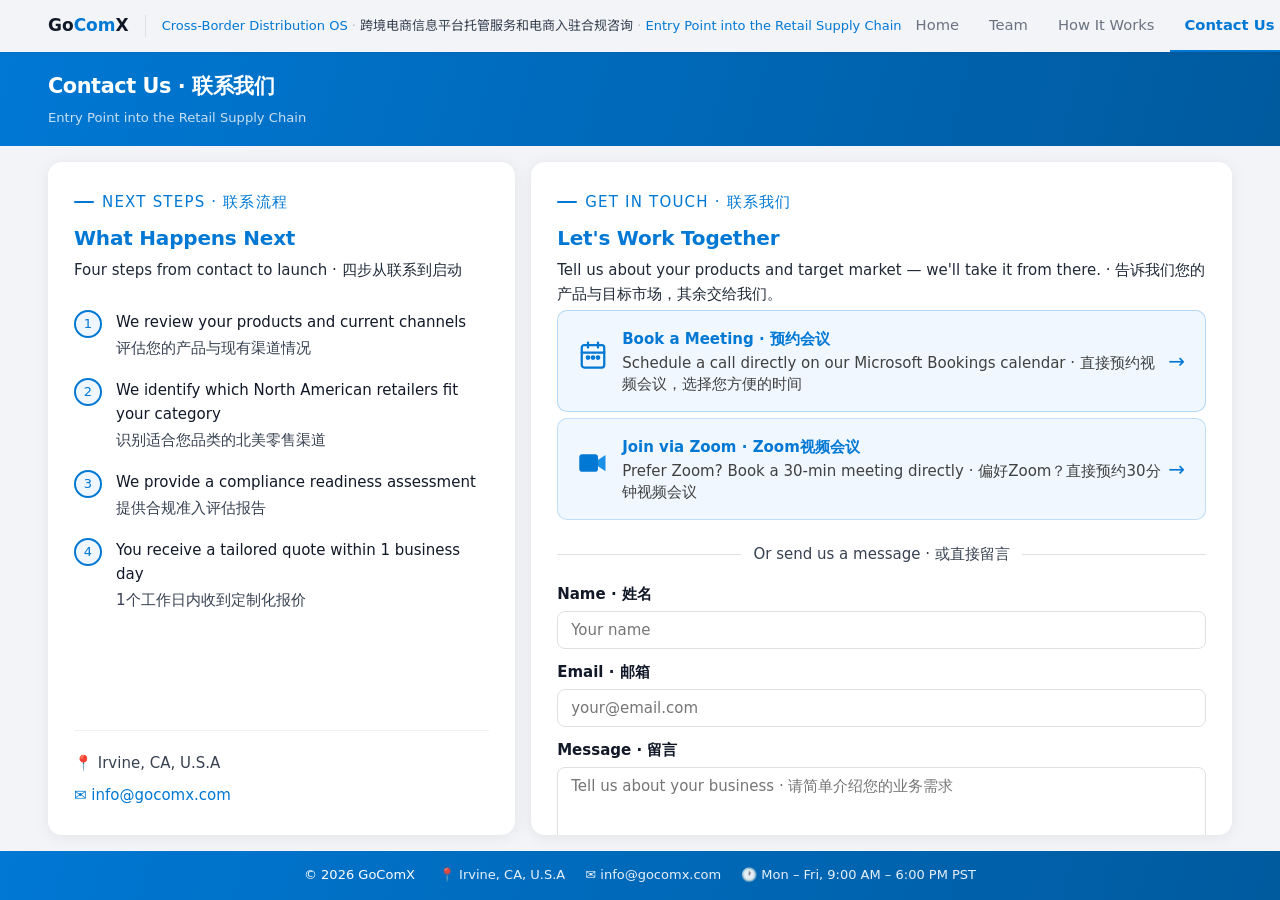
==== contact.html @ f4d039f9 "Add files via upload" ====
﻿<!DOCTYPE html>
<html lang="en">
<head>
<link rel="preconnect" href="https://fonts.googleapis.com">
<link href="https://fonts.googleapis.com/css2?family=Noto+Sans+SC:wght@400;500;700&display=swap" rel="stylesheet">
<meta charset="UTF-8">
<meta name="viewport" content="width=device-width, initial-scale=1.0">
<title>Contact — GoComX</title>
<link rel="icon" type="image/png" sizes="32x32" href="logo.png">
<link rel="apple-touch-icon" sizes="180x180" href="logo.png">
<style>
:root {
  --blue:#0078d4; --blue-dark:#005a9e; --blue-light:#eff6ff;
  --text:#111827; --text2:#1f2937; --muted:#374151; --muted2:#6b7280;
  --bg:#f2f4f7; --card:#fff; --border:#e5e7eb;
  --shadow:0 2px 16px rgba(0,0,0,.07); --shadow-hover:0 6px 28px rgba(0,0,0,.12);
  --radius:14px; --fs-lg:20px; --fs-md:15px; --fs-sm:15px; --fs-xs:13px;
  --font:'Segoe UI',system-ui,sans-serif;
  --font-zh:'Noto Sans SC','Segoe UI',system-ui,sans-serif;
}
*,*::before,*::after { margin:0; padding:0; box-sizing:border-box; }
body { background:var(--bg); color:var(--text); font-family:var(--font); font-size:var(--fs-md); line-height:1.6; height:100vh; display:flex; flex-direction:column; overflow:hidden; }
nav { flex-shrink:0; display:flex; align-items:center; justify-content:space-between; padding:0 48px; height:52px; background:var(--bg); box-shadow:0 1px 4px rgba(0,0,0,.08); z-index:100; }
.nav-brand { display:flex; align-items:center; gap:16px; text-decoration:none; }
.nav-logo-text { font-size:17px; font-weight:700; color:var(--text); }
.nav-logo-text span { color:var(--blue); }
.nav-logo-img { height:44px; width:auto; display:block; }
.nav-tagline { font-size:var(--fs-xs); font-weight:400; color:var(--muted2); border-left:1px solid #e0e0e0; padding-left:16px; white-space:nowrap; overflow:hidden; text-overflow:ellipsis; }
.nt-en { color:var(--blue); font-size:var(--fs-xs); }
.nt-zh { color:var(--muted); font-size:var(--fs-xs); font-family:var(--font-zh); }
.nt-sep { color:#bbb; font-size:var(--fs-xs); }
.nav-links { display:flex; gap:2px; list-style:none; align-items:center; flex-shrink:0; }
.nav-links a { font-size:0.92rem; color:var(--muted2); text-decoration:none; padding:0 14px; height:52px; display:inline-flex; align-items:center; border-bottom:2px solid transparent; transition:color .15s,border-color .15s; white-space:nowrap; }
.nav-links a:hover { color:var(--blue); border-bottom-color:var(--blue); }
.nav-links a.active { color:var(--blue); font-weight:600; border-bottom-color:var(--blue); }
footer { flex-shrink:0; background:linear-gradient(105deg,var(--blue),var(--blue-dark)); padding:14px 48px; display:flex; align-items:center; justify-content:center; gap:24px; flex-wrap:wrap; }
.footer-copy { font-size:var(--fs-xs); font-weight:400; color:#fff; }
.footer-info { display:flex; gap:20px; flex-wrap:wrap; align-items:center; justify-content:center; }
.footer-info span,.footer-info a { font-size:var(--fs-xs); font-weight:400; color:rgba(255,255,255,.9); text-decoration:none; }
.footer-info a:hover { color:#fff; }

/* PAGE LAYOUT — left 1/3 + right 2/3 */
.page-layout {
  flex: 1; overflow: hidden;
  display: grid; grid-template-columns: 2fr 3fr;
  gap: 16px; padding: 16px 48px;
}

/* SHARED PANEL */
.panel {
  background: var(--card); border-radius: var(--radius);
  box-shadow: var(--shadow);
  padding: 28px 26px;
  overflow-y: auto;
  display: flex; flex-direction: column;
  transition: box-shadow .2s;
}
.panel:hover { box-shadow: var(--shadow-hover); }

.page-label {
  font-family: 'Segoe UI',system-ui,sans-serif;
  font-size: var(--fs-sm); color: var(--blue);
  letter-spacing: .08em; text-transform: uppercase; margin-bottom: 8px;
  display: flex; align-items: center; gap: 8px;
}
.page-label::before { content: ''; width: 20px; height: 2px; background: var(--blue); border-radius: 2px; }
.page-title { font-size: var(--fs-lg); font-weight: 600; color: var(--blue); font-family: 'Segoe UI',system-ui,sans-serif; letter-spacing: -.01em; margin-bottom: 4px; }
.page-title span { color: var(--blue); font-weight: 600; }
.page-sub { font-size: var(--fs-md); color: var(--text2); margin-bottom: 4px; }
.page-sub-zh { font-size: var(--fs-sm); color: var(--muted); margin-bottom: 20px; }

.panel-heading { font-size: var(--fs-lg); font-weight: 600; color: var(--blue); font-family: 'Segoe UI',system-ui,sans-serif; margin-bottom: 4px; }
.panel-heading-zh { font-size: var(--fs-sm); color: var(--muted); margin-bottom: 16px; }
.offer-list { list-style: none; display: flex; flex-direction: column; gap: 10px; }
.offer-list li {
  display: flex; gap: 12px; align-items: flex-start;
  padding: 12px 14px; background: #f8f9fb; border-radius: 10px;
  border: 1px solid #eaeaea; transition: all .15s;
}
.offer-list li:hover { background: var(--blue-light); border-color: rgba(0,120,212,.2); }
.offer-arrow { color: var(--blue); font-size: var(--fs-md); flex-shrink: 0; font-weight: 700; margin-top: 1px; }
.offer-en { font-size: var(--fs-md); color: var(--text); font-weight: 600; line-height: 1.4; }
.offer-zh { font-size: var(--fs-sm); color: var(--muted); margin-top: 3px; }

/* Right panel (connect) keeps same style */
.form-title { font-size: var(--fs-lg); font-weight: 600; color: var(--blue); font-family: 'Segoe UI',system-ui,sans-serif; margin-bottom: 4px; }
.form-title-zh { font-size: var(--fs-sm); color: var(--muted); margin-bottom: 20px; }
.form-title { font-size: var(--fs-lg); font-weight: 600; color: var(--blue); font-family: 'Segoe UI',system-ui,sans-serif; margin-bottom: 4px; }
.form-title-zh { font-size: var(--fs-sm); color: var(--muted); margin-bottom: 24px; }
/* Email option card */
.contact-option {
  display: flex; align-items: center; justify-content: space-between;
  background: #f8f9fb; border: 1.5px solid #e0e0e0;
  border-radius: 10px; padding: 16px 20px; margin-bottom: 12px;
  text-decoration: none; transition: all .15s; user-select: none;
}
.contact-option:hover { background: #f0fdf4; border-color: #86efac; }
.contact-option.copied { background: #f0fdf4; border-color: #22c55e; }
.contact-option-left { display: flex; align-items: center; gap: 14px; }
.contact-icon { font-size: 26px; flex-shrink: 0; }
.contact-option-title { font-size: var(--fs-md); font-weight: 600; color: var(--blue); font-family: 'Segoe UI',system-ui,sans-serif; margin-bottom: 2px; }
.contact-option-sub { font-size: var(--fs-sm); color: #404040; line-height: 1.4; }
#copy-indicator {
  font-size: var(--fs-sm); font-weight: 700;
  color: var(--blue); background: var(--blue-light);
  border: 1px solid rgba(0,120,212,.2);
  border-radius: 6px; padding: 4px 10px;
  transition: all .2s; white-space: nowrap;
}

/* Info box */
.contact-info-box {
  background: #f8f9fb; border: 1px solid #e0e0e0;
  border-radius: 10px; padding: 20px 22px;
  display: flex; flex-direction: column; gap: 16px; margin-top: 4px;
}
.contact-info-row { display: flex; align-items: flex-start; gap: 14px; }
.contact-info-icon { font-size: 20px; flex-shrink: 0; margin-top: 2px; }
.contact-info-label { font-size: var(--fs-sm); color: var(--muted); margin-bottom: 2px; }
.contact-info-val { font-size: var(--fs-md); font-weight: 600; color: var(--text); }
/* Book a meeting banner */
.book-banner {
  display: flex; align-items: center; justify-content: space-between;
  background: #f0f7ff; border: 1.5px solid rgba(0,120,212,.25);
  border-radius: 10px; padding: 16px 20px; margin-bottom: 6px;
  text-decoration: none; transition: all .15s; cursor: pointer;
}
.book-banner:hover { background: #dbeeff; border-color: var(--blue); box-shadow: 0 2px 12px rgba(0,120,212,.12); }
.book-banner.zoom { background: #f0f7ff; border-color: rgba(0,120,212,.2); }
.book-banner.zoom:hover { background: #dbeeff; border-color: var(--blue); box-shadow: 0 2px 12px rgba(0,120,212,.12); }
.book-banner.zoom .book-title { color: var(--blue); }
.book-banner.zoom .book-arrow { color: var(--blue); }
.book-banner-left { display: flex; align-items: center; gap: 14px; }
.book-icon { font-size: 28px; flex-shrink: 0; }
.book-title { font-size: var(--fs-md); font-weight: 600; color: var(--blue); font-family: 'Segoe UI',system-ui,sans-serif; margin-bottom: 2px; }
.book-sub { font-size: var(--fs-sm); color: #404040; line-height: 1.4; }
.book-arrow { font-size: 20px; color: var(--blue); font-weight: 400; flex-shrink: 0; }
.form-divider {
  text-align: center; margin: 16px 0; position: relative;
}
.form-divider::before {
  content: ''; position: absolute; top: 50%; left: 0; right: 0;
  height: 1px; background: #e0e0e0;
}
.form-divider span {
  position: relative; background: #fff;
  padding: 0 12px; font-size: var(--fs-sm); color: var(--muted);
}

/* Contact Form */
.form-row { margin-bottom: 11px; }
.form-label { font-size: var(--fs-sm); font-weight: 600; color: var(--text); margin-bottom: 5px; display: block; }
.form-input, .form-textarea {
  width: 100%; padding: 9px 13px;
  border: 1.5px solid #e0e0e0; border-radius: 8px;
  font-size: var(--fs-sm); font-family: 'Segoe UI',system-ui,sans-serif;
  color: var(--text); background: #fff;
  outline: none; transition: border-color .15s;
}
.form-input:focus, .form-textarea:focus { border-color: var(--blue); box-shadow: 0 0 0 3px rgba(0,120,212,.08); }
.form-textarea { resize: none; min-height: 80px; }
.form-submit {
  width: auto; padding: 10px 32px; font-size: var(--fs-md); font-weight: 600;
  background: var(--blue); color: #fff; border: none; border-radius: 8px;
  cursor: pointer; font-family: 'Segoe UI',system-ui,sans-serif; transition: background .15s; margin-top: 2px;
}
.form-submit:hover { background: var(--blue-dark); }
.form-submit:disabled { background: #93afc8; cursor: not-allowed; }
.form-success {
  display: none; text-align: center; padding: 18px 12px;
  background: var(--blue-light); border: 1.5px solid rgba(0,120,212,.35); border-radius: 10px; margin-top: 10px;
}
.form-success-icon { font-size: 28px; margin-bottom: 6px; }
.form-success-title { font-size: var(--fs-md); font-weight: 700; color: var(--blue); }
.form-success-sub { font-size: var(--fs-sm); color: #404040; margin-top: 3px; }


@media (max-width: 1100px) {
  .page-layout { grid-template-columns: 1fr 1fr; }
}
@media (max-width: 700px) {
  body { overflow: auto; height: auto; }
  .page-layout { grid-template-columns: 1fr; overflow: visible; padding: 16px 20px; }
}
</style>
</head>
<body>

<nav>
  <a class="nav-brand" href="index.html">
    <span class="nav-logo-text">Go<span>Com</span>X</span>
    <span class="nav-tagline"><span class="nt-en">Cross-Border Distribution OS</span><span class="nt-sep"> · </span><span class="nt-zh">跨境电商信息平台托管服务和电商入驻合规咨询</span><span class="nt-sep"> · </span><span class="nt-en">Entry Point into the Retail Supply Chain</span></span>
  </a>
  <ul class="nav-links">
    <li><a href="index.html">Home</a></li>
    <li><a href="team.html">Team</a></li>
    <li><a href="deck.html">How It Works</a></li>
    <li><a href="contact.html" class="active">Contact Us</a></li>
    <li><a href="survey.html">Survey</a></li>
    <li><a href="investor.html">Investor Deck</a></li>
    <li><a href="quotefee.html">Quote</a></li>
  </ul>
</nav>

<div style="background:linear-gradient(105deg,#0078d4,#005a9e);padding:18px 48px;display:flex;align-items:center;justify-content:space-between;flex-shrink:0"><div><h1 style="font-size:1.3rem;font-weight:600;color:#fff;font-family:'Segoe UI',system-ui,sans-serif;letter-spacing:-0.02em">Contact Us · 联系我们</h1><p style="font-size:0.82rem;color:rgba(255,255,255,0.78);margin-top:4px">Entry Point into the Retail Supply Chain</p></div></div>
<div class="page-layout">

  <!-- PANEL LEFT: What happens next -->
  <div class="panel">
    <div class="page-label">Next Steps · 联系流程</div>
    <div class="page-title">What Happens <span>Next</span></div>
    <p class="page-sub" style="margin-bottom:28px;">Four steps from contact to launch · 四步从联系到启动</p>

    <div style="display:flex;flex-direction:column;gap:18px;flex:1;">
      <div style="display:flex;gap:14px;align-items:flex-start;">
        <div style="width:28px;height:28px;min-width:28px;border-radius:50%;background:var(--blue-light);border:2px solid var(--blue);display:flex;align-items:center;justify-content:center;font-size:13px;color:var(--blue);">1</div>
        <div>
          <div style="font-size:var(--fs-sm);color:var(--text);font-family:'Segoe UI',system-ui,sans-serif;margin-bottom:2px;">We review your products and current channels</div>
          <div style="font-size:var(--fs-sm);color:var(--muted);" class="zh">评估您的产品与现有渠道情况</div>
        </div>
      </div>
      <div style="display:flex;gap:14px;align-items:flex-start;">
        <div style="width:28px;height:28px;min-width:28px;border-radius:50%;background:var(--blue-light);border:2px solid var(--blue);display:flex;align-items:center;justify-content:center;font-size:13px;color:var(--blue);">2</div>
        <div>
          <div style="font-size:var(--fs-sm);color:var(--text);font-family:'Segoe UI',system-ui,sans-serif;margin-bottom:2px;">We identify which North American retailers fit your category</div>
          <div style="font-size:var(--fs-sm);color:var(--muted);" class="zh">识别适合您品类的北美零售渠道</div>
        </div>
      </div>
      <div style="display:flex;gap:14px;align-items:flex-start;">
        <div style="width:28px;height:28px;min-width:28px;border-radius:50%;background:var(--blue-light);border:2px solid var(--blue);display:flex;align-items:center;justify-content:center;font-size:13px;color:var(--blue);">3</div>
        <div>
          <div style="font-size:var(--fs-sm);color:var(--text);font-family:'Segoe UI',system-ui,sans-serif;margin-bottom:2px;">We provide a compliance readiness assessment</div>
          <div style="font-size:var(--fs-sm);color:var(--muted);" class="zh">提供合规准入评估报告</div>
        </div>
      </div>
      <div style="display:flex;gap:14px;align-items:flex-start;">
        <div style="width:28px;height:28px;min-width:28px;border-radius:50%;background:var(--blue-light);border:2px solid var(--blue);display:flex;align-items:center;justify-content:center;font-size:13px;color:var(--blue);">4</div>
        <div>
          <div style="font-size:var(--fs-sm);color:var(--text);font-family:'Segoe UI',system-ui,sans-serif;margin-bottom:2px;">You receive a tailored quote within 1 business day</div>
          <div style="font-size:var(--fs-sm);color:var(--muted);" class="zh">1个工作日内收到定制化报价</div>
        </div>
      </div>
    </div>

    <div style="margin-top:24px;padding-top:20px;border-top:1px solid #f0f0f0;">
      <div style="font-size:var(--fs-sm);color:var(--muted);margin-bottom:8px;">📍 Irvine, CA, U.S.A</div>
      <a href="mailto:info@gocomx.com" style="font-size:var(--fs-sm);color:var(--blue);text-decoration:none;">✉️ info@gocomx.com</a>
    </div>
  </div>

  <!-- PANEL RIGHT: Get in Touch -->
  <div class="panel">

    <div class="page-label">Get in Touch · 联系我们</div>
    <div class="page-title">Let's Work <span>Together</span></div>
    <p class="page-sub">Tell us about your products and target market — we'll take it from there. · 告诉我们您的产品与目标市场，其余交给我们。</p>


    <!-- Book a Meeting — primary CTA -->
    <a href="https://outlook.office365.com/owa/calendar/TeamBooking@gocomx.com/bookings/?ismsaljsauthenabled" target="_blank" class="book-banner">
      <div class="book-banner-left">
        <div class="book-icon">
          <svg width="30" height="30" viewBox="0 0 24 24" fill="none" stroke="#0078d4" stroke-width="1.8" stroke-linecap="round" stroke-linejoin="round">
            <rect x="3" y="4" width="18" height="18" rx="2" ry="2"/>
            <line x1="16" y1="2" x2="16" y2="6"/>
            <line x1="8" y1="2" x2="8" y2="6"/>
            <line x1="3" y1="10" x2="21" y2="10"/>
            <circle cx="8" cy="14" r="1" fill="#0078d4"/>
            <circle cx="12" cy="14" r="1" fill="#0078d4"/>
            <circle cx="16" cy="14" r="1" fill="#0078d4"/>
          </svg>
        </div>
        <div>
          <div class="book-title">Book a Meeting · 预约会议</div>
          <div class="book-sub">Schedule a call directly on our Microsoft Bookings calendar · 直接预约视频会议，选择您方便的时间</div>
        </div>
      </div>
      <div class="book-arrow">→</div>
    </a>

    <!-- Zoom Meeting -->
    <a href="https://scheduler.zoom.us/chloe-zeng-uiubyx/30-mins-with-gocomx" target="_blank" class="book-banner zoom" style="margin-bottom:6px;">
      <div class="book-banner-left">
        <div class="book-icon">
          <svg width="30" height="30" viewBox="0 0 24 24" fill="none">
            <rect x="1" y="5" width="15" height="14" rx="2.5" fill="#0078d4"/>
            <path d="M16 9.5l6-4v13l-6-4V9.5z" fill="#1a90e8"/>
          </svg>
        </div>
        <div>
          <div class="book-title">Join via Zoom · Zoom视频会议</div>
          <div class="book-sub">Prefer Zoom? Book a 30-min meeting directly · 偏好Zoom？直接预约30分钟视频会议</div>
        </div>
      </div>
      <div class="book-arrow">→</div>
    </a>

    <!-- Contact Form -->
    <div class="form-divider"><span>Or send us a message · 或直接留言</span></div>
    <form id="contact-form">
      <input type="hidden" name="access_key" value="ad194318-36b1-401b-8df8-4d1ca90574c8">
      <input type="hidden" name="subject" value="GoComX Website Inquiry">
      <input type="hidden" name="from_name" value="GoComX Website">
      <div class="form-row">
        <label class="form-label">Name · 姓名</label>
        <input type="text" name="name" class="form-input" placeholder="Your name" required>
      </div>
      <div class="form-row">
        <label class="form-label">Email · 邮箱</label>
        <input type="email" name="email" class="form-input" placeholder="your@email.com" required>
      </div>
      <div class="form-row">
        <label class="form-label">Message · 留言</label>
        <textarea name="message" class="form-textarea" placeholder="Tell us about your business · 请简单介绍您的业务需求" required></textarea>
      </div>
      <button type="submit" class="form-submit" id="submit-btn">Send Message · 发送留言</button>
      <div class="form-success" id="form-success">
        <div class="form-success-icon">✅</div>
        <div class="form-success-title">Message Sent!</div>
        <div class="form-success-sub">We'll reply within one business day · 一个工作日内回复</div>
      </div>
    </form>

  </div>

</div>

<footer>
  <div class="footer-copy">© 2026 Go<span>Com</span>X</div>
  <div class="footer-info">
    <span>📍 Irvine, CA, U.S.A</span>
    <a href="mailto:info@gocomx.com">✉️ info@gocomx.com</a>
    <span>🕐 Mon – Fri, 9:00 AM – 6:00 PM PST</span>
  </div>
</footer>

<script>
// Web3Forms AJAX submission
document.getElementById('contact-form').addEventListener('submit', async function(e) {
  e.preventDefault();
  var btn = document.getElementById('submit-btn');
  btn.disabled = true;
  btn.textContent = 'Sending...';
  try {
    var res = await fetch('https://api.web3forms.com/submit', {
      method: 'POST',
      body: new FormData(this)
    });
    var data = await res.json();
    if (data.success) {
      document.getElementById('form-success').style.display = 'block';
      this.reset();
      btn.textContent = 'Send Message · 发送留言';
      btn.disabled = false;
    } else {
      btn.textContent = 'Failed — Try Again';
      btn.disabled = false;
    }
  } catch(err) {
    btn.textContent = 'Error — Try Again';
    btn.disabled = false;
  }
});

</script>
</body>
</html>
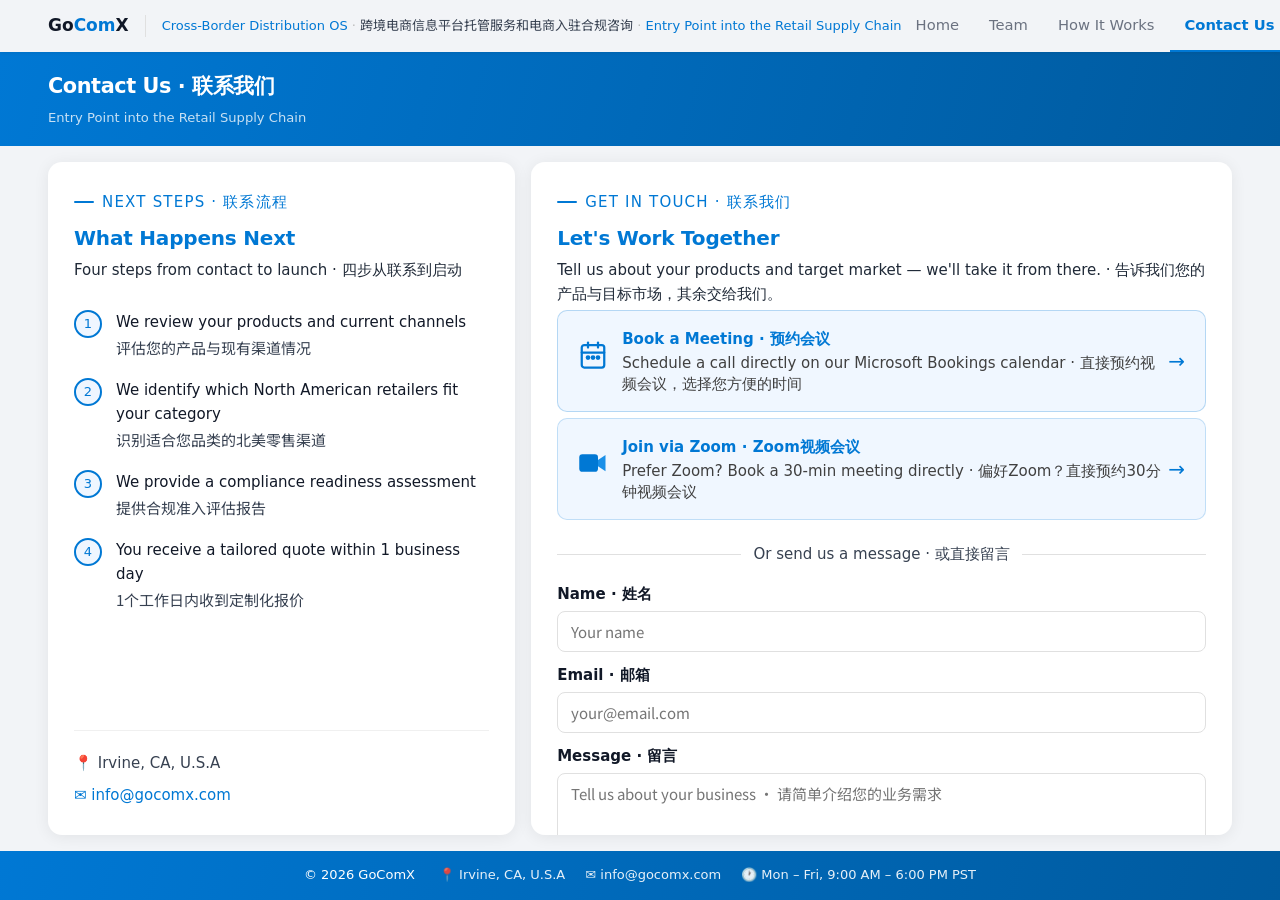
==== commit bb8282ee: "Add files via upload" ====
--- a/contact.html
+++ b/contact.html
@@ -153,10 +153,11 @@
 .form-input, .form-textarea {
   width: 100%; padding: 9px 13px;
   border: 1.5px solid #e0e0e0; border-radius: 8px;
-  font-size: var(--fs-sm); font-family: 'Segoe UI',system-ui,sans-serif;
+  font-size: var(--fs-sm); font-family: var(--font-zh);
   color: var(--text); background: #fff;
   outline: none; transition: border-color .15s;
 }
+.zh { font-family: var(--font-zh); }
 .form-input:focus, .form-textarea:focus { border-color: var(--blue); box-shadow: 0 0 0 3px rgba(0,120,212,.08); }
 .form-textarea { resize: none; min-height: 80px; }
 .form-submit {
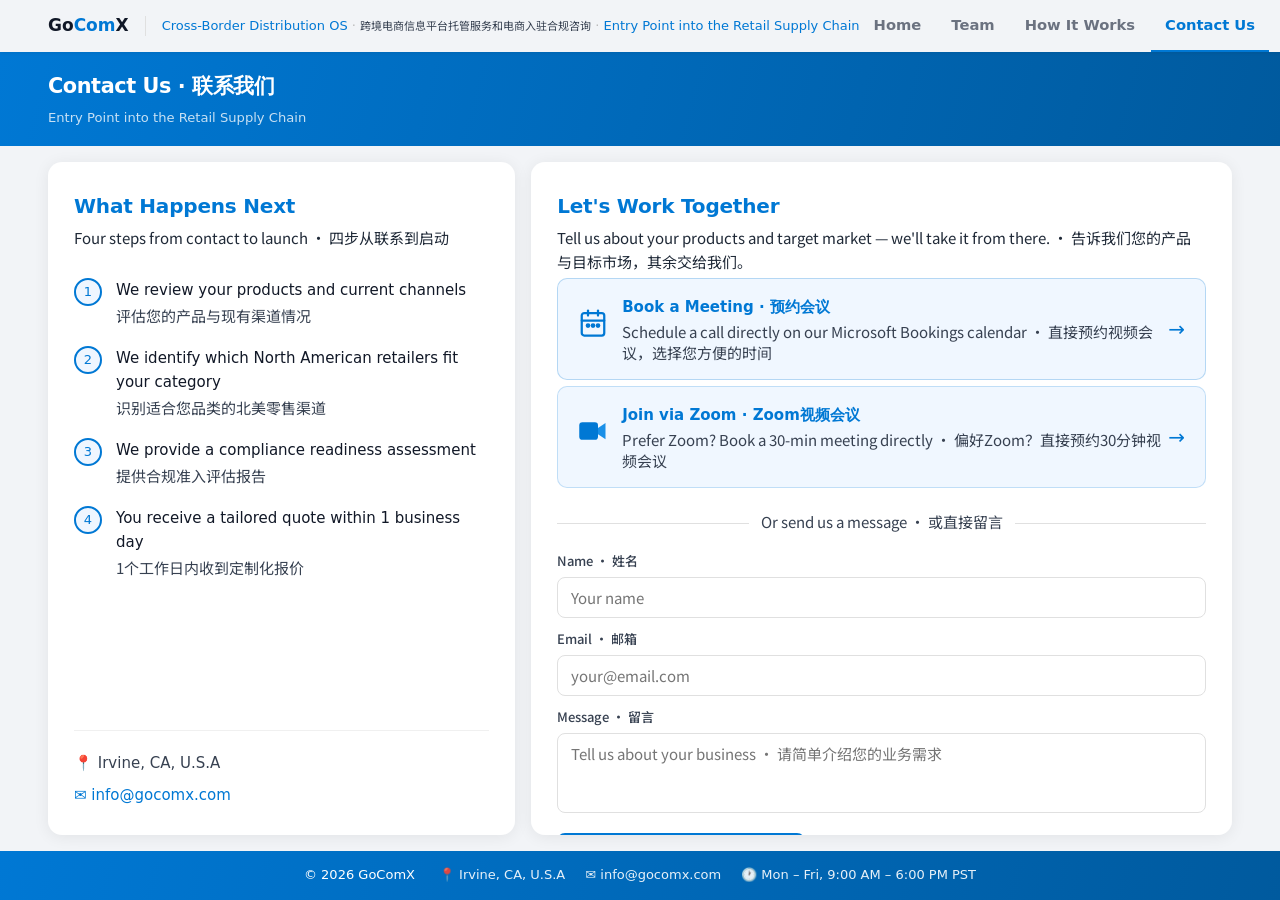
==== commit bd735144: "Add files via upload" ====
--- a/contact.html
+++ b/contact.html
@@ -27,10 +27,10 @@
 .nav-logo-img { height:44px; width:auto; display:block; }
 .nav-tagline { font-size:var(--fs-xs); font-weight:400; color:var(--muted2); border-left:1px solid #e0e0e0; padding-left:16px; white-space:nowrap; overflow:hidden; text-overflow:ellipsis; }
 .nt-en { color:var(--blue); font-size:var(--fs-xs); }
-.nt-zh { color:var(--muted); font-size:var(--fs-xs); font-family:var(--font-zh); }
+.nt-zh { color:var(--muted); font-size:11px; font-family:var(--font-zh); }
 .nt-sep { color:#bbb; font-size:var(--fs-xs); }
 .nav-links { display:flex; gap:2px; list-style:none; align-items:center; flex-shrink:0; }
-.nav-links a { font-size:0.92rem; color:var(--muted2); text-decoration:none; padding:0 14px; height:52px; display:inline-flex; align-items:center; border-bottom:2px solid transparent; transition:color .15s,border-color .15s; white-space:nowrap; }
+.nav-links a { font-size:0.92rem; color:var(--muted2); text-decoration:none; padding:0 14px; height:52px; display:inline-flex; align-items:center; border-bottom:2px solid transparent; transition:color .15s,border-color .15s; font-weight:600; white-space:nowrap; }
 .nav-links a:hover { color:var(--blue); border-bottom-color:var(--blue); }
 .nav-links a.active { color:var(--blue); font-weight:600; border-bottom-color:var(--blue); }
 footer { flex-shrink:0; background:linear-gradient(105deg,var(--blue),var(--blue-dark)); padding:14px 48px; display:flex; align-items:center; justify-content:center; gap:24px; flex-wrap:wrap; }
@@ -58,18 +58,18 @@
 .panel:hover { box-shadow: var(--shadow-hover); }
 
 .page-label {
-  font-family: 'Segoe UI',system-ui,sans-serif;
+  font-family:var(--font);
   font-size: var(--fs-sm); color: var(--blue);
   letter-spacing: .08em; text-transform: uppercase; margin-bottom: 8px;
   display: flex; align-items: center; gap: 8px;
 }
 .page-label::before { content: ''; width: 20px; height: 2px; background: var(--blue); border-radius: 2px; }
-.page-title { font-size: var(--fs-lg); font-weight: 600; color: var(--blue); font-family: 'Segoe UI',system-ui,sans-serif; letter-spacing: -.01em; margin-bottom: 4px; }
+.page-title { font-size: var(--fs-lg); font-weight: 600; color: var(--blue); font-family:var(--font); letter-spacing: -.01em; margin-bottom: 4px; }
 .page-title span { color: var(--blue); font-weight: 600; }
-.page-sub { font-size: var(--fs-md); color: var(--text2); margin-bottom: 4px; }
-.page-sub-zh { font-size: var(--fs-sm); color: var(--muted); margin-bottom: 20px; }
-
-.panel-heading { font-size: var(--fs-lg); font-weight: 600; color: var(--blue); font-family: 'Segoe UI',system-ui,sans-serif; margin-bottom: 4px; }
+.page-sub { font-size: var(--fs-md); font-weight: 400; color: var(--text2); margin-bottom: 4px; font-family: var(--font-zh); }
+.page-sub-zh { font-size: var(--fs-md); color: var(--muted); margin-bottom: 20px; font-family: var(--font-zh); }
+
+.panel-heading { font-size: var(--fs-lg); font-weight: 600; color: var(--blue); font-family:var(--font); margin-bottom: 4px; }
 .panel-heading-zh { font-size: var(--fs-sm); color: var(--muted); margin-bottom: 16px; }
 .offer-list { list-style: none; display: flex; flex-direction: column; gap: 10px; }
 .offer-list li {
@@ -83,10 +83,8 @@
 .offer-zh { font-size: var(--fs-sm); color: var(--muted); margin-top: 3px; }
 
 /* Right panel (connect) keeps same style */
-.form-title { font-size: var(--fs-lg); font-weight: 600; color: var(--blue); font-family: 'Segoe UI',system-ui,sans-serif; margin-bottom: 4px; }
-.form-title-zh { font-size: var(--fs-sm); color: var(--muted); margin-bottom: 20px; }
-.form-title { font-size: var(--fs-lg); font-weight: 600; color: var(--blue); font-family: 'Segoe UI',system-ui,sans-serif; margin-bottom: 4px; }
-.form-title-zh { font-size: var(--fs-sm); color: var(--muted); margin-bottom: 24px; }
+.form-title { font-size: var(--fs-lg); font-weight: 600; color: var(--blue); font-family:var(--font); margin-bottom: 4px; }
+.form-title-zh { font-size: var(--fs-sm); color: var(--muted); margin-bottom: 24px; font-family: var(--font-zh); }
 /* Email option card */
 .contact-option {
   display: flex; align-items: center; justify-content: space-between;
@@ -98,8 +96,8 @@
 .contact-option.copied { background: #f0fdf4; border-color: #22c55e; }
 .contact-option-left { display: flex; align-items: center; gap: 14px; }
 .contact-icon { font-size: 26px; flex-shrink: 0; }
-.contact-option-title { font-size: var(--fs-md); font-weight: 600; color: var(--blue); font-family: 'Segoe UI',system-ui,sans-serif; margin-bottom: 2px; }
-.contact-option-sub { font-size: var(--fs-sm); color: #404040; line-height: 1.4; }
+.contact-option-title { font-size: var(--fs-md); font-weight: 600; color: var(--blue); font-family:var(--font); margin-bottom: 2px; }
+.contact-option-sub { font-size: var(--fs-sm); color: var(--muted); line-height: 1.4; }
 #copy-indicator {
   font-size: var(--fs-sm); font-weight: 700;
   color: var(--blue); background: var(--blue-light);
@@ -132,8 +130,8 @@
 .book-banner.zoom .book-arrow { color: var(--blue); }
 .book-banner-left { display: flex; align-items: center; gap: 14px; }
 .book-icon { font-size: 28px; flex-shrink: 0; }
-.book-title { font-size: var(--fs-md); font-weight: 600; color: var(--blue); font-family: 'Segoe UI',system-ui,sans-serif; margin-bottom: 2px; }
-.book-sub { font-size: var(--fs-sm); color: #404040; line-height: 1.4; }
+.book-title { font-size: var(--fs-md); font-weight: 600; color: var(--blue); font-family:var(--font); margin-bottom: 2px; }
+.book-sub { font-size: var(--fs-sm); color: var(--muted); line-height: 1.4; font-family: var(--font-zh); }
 .book-arrow { font-size: 20px; color: var(--blue); font-weight: 400; flex-shrink: 0; }
 .form-divider {
   text-align: center; margin: 16px 0; position: relative;
@@ -144,12 +142,12 @@
 }
 .form-divider span {
   position: relative; background: #fff;
-  padding: 0 12px; font-size: var(--fs-sm); color: var(--muted);
+  padding: 0 12px; font-size: var(--fs-sm); color: var(--muted); font-family: var(--font-zh);
 }
 
 /* Contact Form */
 .form-row { margin-bottom: 11px; }
-.form-label { font-size: var(--fs-sm); font-weight: 600; color: var(--text); margin-bottom: 5px; display: block; }
+.form-label { font-size: var(--fs-xs); font-weight: 500; color: var(--muted); margin-bottom: 5px; display: block; font-family: var(--font-zh); }
 .form-input, .form-textarea {
   width: 100%; padding: 9px 13px;
   border: 1.5px solid #e0e0e0; border-radius: 8px;
@@ -163,7 +161,7 @@
 .form-submit {
   width: auto; padding: 10px 32px; font-size: var(--fs-md); font-weight: 600;
   background: var(--blue); color: #fff; border: none; border-radius: 8px;
-  cursor: pointer; font-family: 'Segoe UI',system-ui,sans-serif; transition: background .15s; margin-top: 2px;
+  cursor: pointer; font-family: var(--font-zh); transition: background .15s; margin-top: 2px;
 }
 .form-submit:hover { background: var(--blue-dark); }
 .form-submit:disabled { background: #93afc8; cursor: not-allowed; }
@@ -172,8 +170,8 @@
   background: var(--blue-light); border: 1.5px solid rgba(0,120,212,.35); border-radius: 10px; margin-top: 10px;
 }
 .form-success-icon { font-size: 28px; margin-bottom: 6px; }
-.form-success-title { font-size: var(--fs-md); font-weight: 700; color: var(--blue); }
-.form-success-sub { font-size: var(--fs-sm); color: #404040; margin-top: 3px; }
+.form-success-title { font-size: var(--fs-md); font-weight: 600; color: var(--blue); }
+.form-success-sub { font-size: var(--fs-sm); color: var(--muted); margin-top: 3px; font-family: var(--font-zh); }
 
 
 @media (max-width: 1100px) {
@@ -203,12 +201,11 @@
   </ul>
 </nav>
 
-<div style="background:linear-gradient(105deg,#0078d4,#005a9e);padding:18px 48px;display:flex;align-items:center;justify-content:space-between;flex-shrink:0"><div><h1 style="font-size:1.3rem;font-weight:600;color:#fff;font-family:'Segoe UI',system-ui,sans-serif;letter-spacing:-0.02em">Contact Us · 联系我们</h1><p style="font-size:0.82rem;color:rgba(255,255,255,0.78);margin-top:4px">Entry Point into the Retail Supply Chain</p></div></div>
+<div style="background:linear-gradient(105deg,#0078d4,#005a9e);padding:18px 48px;display:flex;align-items:center;justify-content:space-between;flex-shrink:0"><div><h1 style="font-size:1.3rem;font-weight:600;color:#fff;font-family:var(--font);letter-spacing:-0.02em">Contact Us · 联系我们</h1><p style="font-size:0.82rem;color:rgba(255,255,255,0.78);margin-top:4px">Entry Point into the Retail Supply Chain</p></div></div>
 <div class="page-layout">
 
   <!-- PANEL LEFT: What happens next -->
   <div class="panel">
-    <div class="page-label">Next Steps · 联系流程</div>
     <div class="page-title">What Happens <span>Next</span></div>
     <p class="page-sub" style="margin-bottom:28px;">Four steps from contact to launch · 四步从联系到启动</p>
 
@@ -216,29 +213,29 @@
       <div style="display:flex;gap:14px;align-items:flex-start;">
         <div style="width:28px;height:28px;min-width:28px;border-radius:50%;background:var(--blue-light);border:2px solid var(--blue);display:flex;align-items:center;justify-content:center;font-size:13px;color:var(--blue);">1</div>
         <div>
-          <div style="font-size:var(--fs-sm);color:var(--text);font-family:'Segoe UI',system-ui,sans-serif;margin-bottom:2px;">We review your products and current channels</div>
-          <div style="font-size:var(--fs-sm);color:var(--muted);" class="zh">评估您的产品与现有渠道情况</div>
+          <div style="font-size:var(--fs-md);color:var(--text);margin-bottom:2px;">We review your products and current channels</div>
+          <div style="font-size:var(--fs-md);color:var(--muted);font-family:var(--font-zh);">评估您的产品与现有渠道情况</div>
         </div>
       </div>
       <div style="display:flex;gap:14px;align-items:flex-start;">
         <div style="width:28px;height:28px;min-width:28px;border-radius:50%;background:var(--blue-light);border:2px solid var(--blue);display:flex;align-items:center;justify-content:center;font-size:13px;color:var(--blue);">2</div>
         <div>
-          <div style="font-size:var(--fs-sm);color:var(--text);font-family:'Segoe UI',system-ui,sans-serif;margin-bottom:2px;">We identify which North American retailers fit your category</div>
-          <div style="font-size:var(--fs-sm);color:var(--muted);" class="zh">识别适合您品类的北美零售渠道</div>
+          <div style="font-size:var(--fs-md);color:var(--text);margin-bottom:2px;">We identify which North American retailers fit your category</div>
+          <div style="font-size:var(--fs-md);color:var(--muted);font-family:var(--font-zh);">识别适合您品类的北美零售渠道</div>
         </div>
       </div>
       <div style="display:flex;gap:14px;align-items:flex-start;">
         <div style="width:28px;height:28px;min-width:28px;border-radius:50%;background:var(--blue-light);border:2px solid var(--blue);display:flex;align-items:center;justify-content:center;font-size:13px;color:var(--blue);">3</div>
         <div>
-          <div style="font-size:var(--fs-sm);color:var(--text);font-family:'Segoe UI',system-ui,sans-serif;margin-bottom:2px;">We provide a compliance readiness assessment</div>
-          <div style="font-size:var(--fs-sm);color:var(--muted);" class="zh">提供合规准入评估报告</div>
+          <div style="font-size:var(--fs-md);color:var(--text);margin-bottom:2px;">We provide a compliance readiness assessment</div>
+          <div style="font-size:var(--fs-md);color:var(--muted);font-family:var(--font-zh);">提供合规准入评估报告</div>
         </div>
       </div>
       <div style="display:flex;gap:14px;align-items:flex-start;">
         <div style="width:28px;height:28px;min-width:28px;border-radius:50%;background:var(--blue-light);border:2px solid var(--blue);display:flex;align-items:center;justify-content:center;font-size:13px;color:var(--blue);">4</div>
         <div>
-          <div style="font-size:var(--fs-sm);color:var(--text);font-family:'Segoe UI',system-ui,sans-serif;margin-bottom:2px;">You receive a tailored quote within 1 business day</div>
-          <div style="font-size:var(--fs-sm);color:var(--muted);" class="zh">1个工作日内收到定制化报价</div>
+          <div style="font-size:var(--fs-md);color:var(--text);margin-bottom:2px;">You receive a tailored quote within 1 business day</div>
+          <div style="font-size:var(--fs-md);color:var(--muted);font-family:var(--font-zh);">1个工作日内收到定制化报价</div>
         </div>
       </div>
     </div>
@@ -252,7 +249,6 @@
   <!-- PANEL RIGHT: Get in Touch -->
   <div class="panel">
 
-    <div class="page-label">Get in Touch · 联系我们</div>
     <div class="page-title">Let's Work <span>Together</span></div>
     <p class="page-sub">Tell us about your products and target market — we'll take it from there. · 告诉我们您的产品与目标市场，其余交给我们。</p>
 
@@ -385,3 +381,7 @@
 
 
 
+
+
+
+
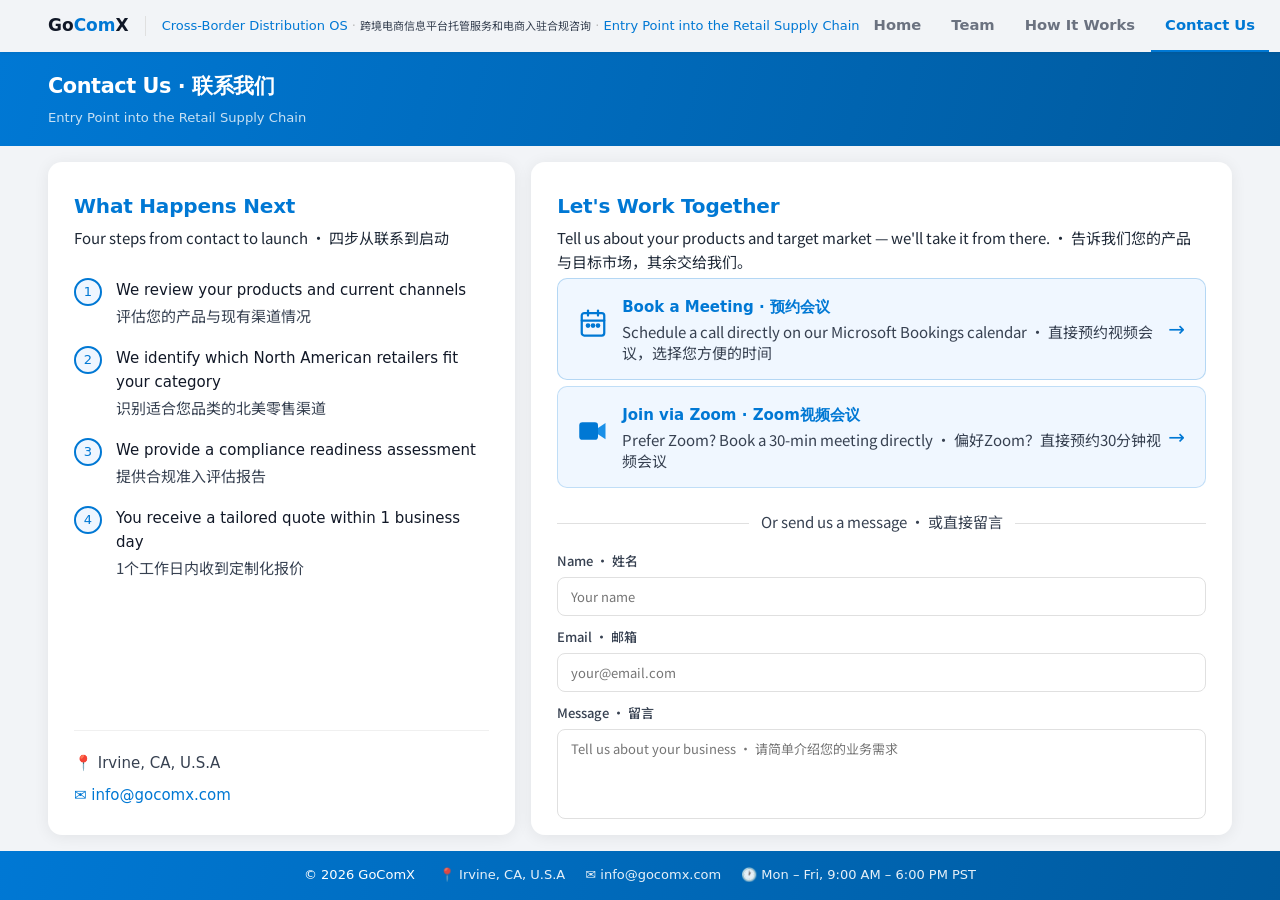
==== commit a09588a8: "Add files via upload" ====
--- a/contact.html
+++ b/contact.html
@@ -151,15 +151,15 @@
 .form-input, .form-textarea {
   width: 100%; padding: 9px 13px;
   border: 1.5px solid #e0e0e0; border-radius: 8px;
-  font-size: var(--fs-sm); font-family: var(--font-zh);
+  font-size: var(--fs-xs); font-family: var(--font-zh);
   color: var(--text); background: #fff;
   outline: none; transition: border-color .15s;
 }
 .zh { font-family: var(--font-zh); }
 .form-input:focus, .form-textarea:focus { border-color: var(--blue); box-shadow: 0 0 0 3px rgba(0,120,212,.08); }
-.form-textarea { resize: none; min-height: 80px; }
+.form-textarea { resize: none; min-height: 90px; }
 .form-submit {
-  width: auto; padding: 10px 32px; font-size: var(--fs-md); font-weight: 600;
+  width: auto; padding: 10px 32px; font-size: var(--fs-xs); font-weight: 600;
   background: var(--blue); color: #fff; border: none; border-radius: 8px;
   cursor: pointer; font-family: var(--font-zh); transition: background .15s; margin-top: 2px;
 }
@@ -382,6 +382,6 @@
 
 
 
-
-
-
+
+
+
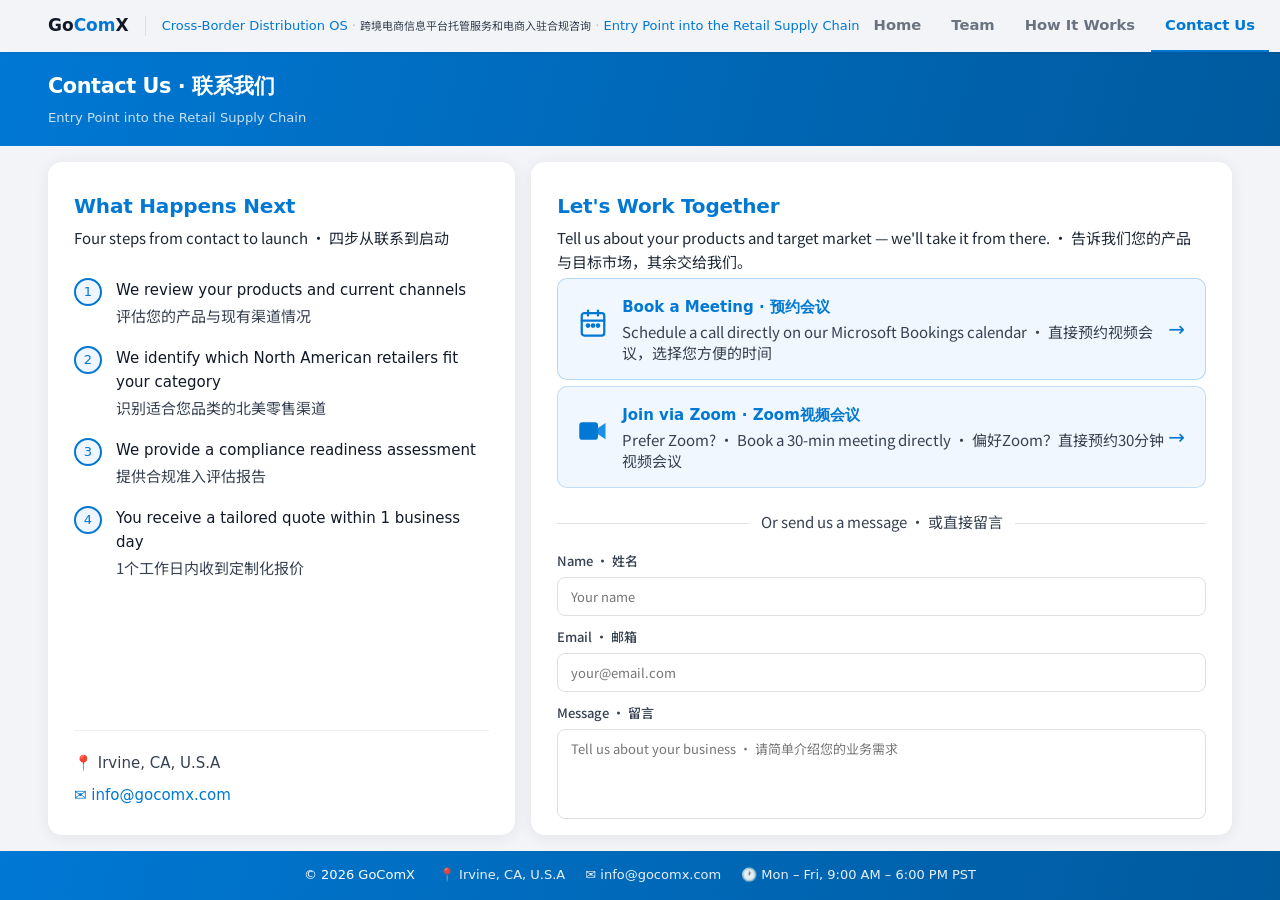
==== commit c0fa43a5: "Add files via upload" ====
--- a/contact.html
+++ b/contact.html
@@ -286,7 +286,7 @@
         </div>
         <div>
           <div class="book-title">Join via Zoom · Zoom视频会议</div>
-          <div class="book-sub">Prefer Zoom? Book a 30-min meeting directly · 偏好Zoom？直接预约30分钟视频会议</div>
+          <div class="book-sub">Prefer Zoom? · Book a 30-min meeting directly · 偏好Zoom？直接预约30分钟视频会议</div>
         </div>
       </div>
       <div class="book-arrow">→</div>
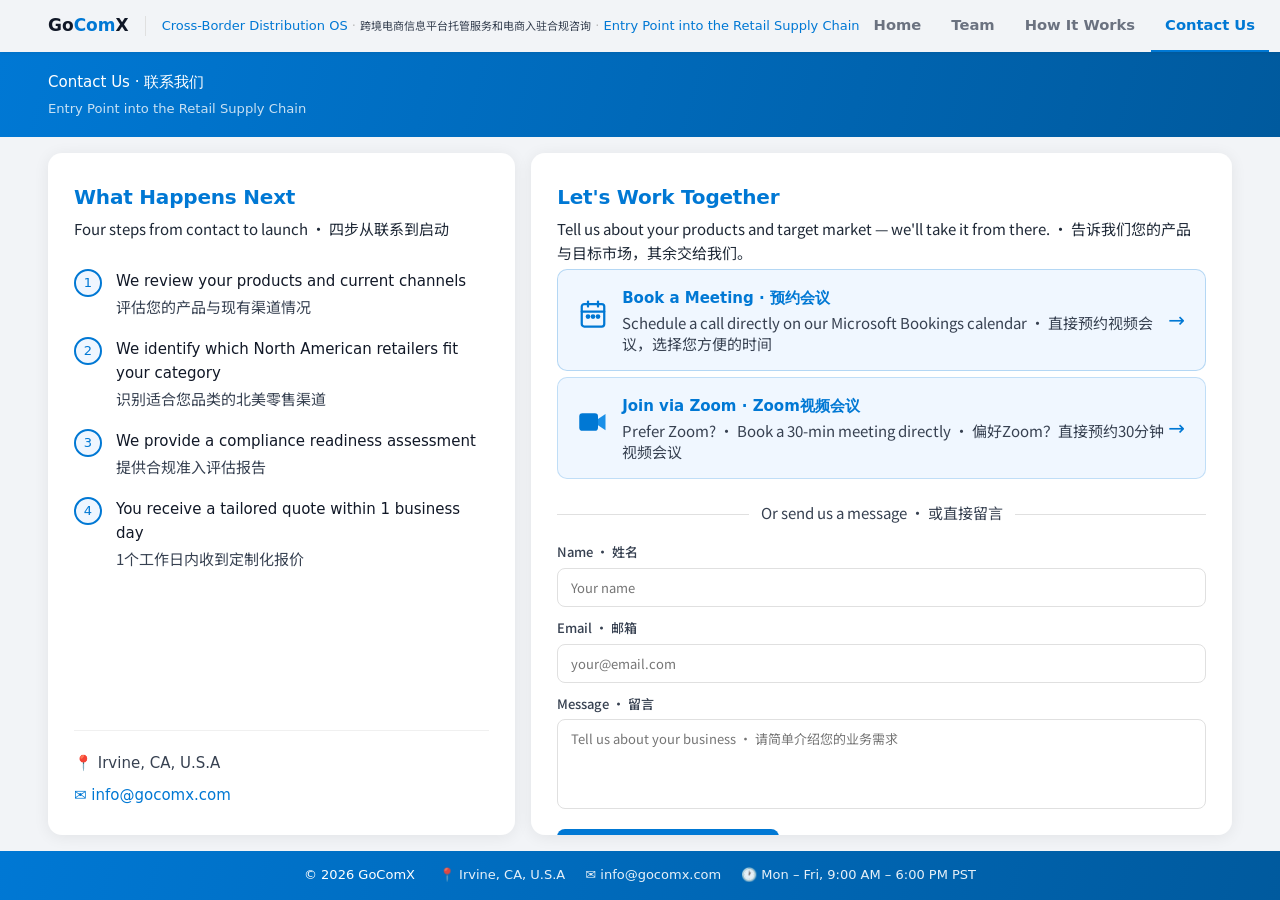
==== commit 71be208c: "Add files via upload" ====
--- a/contact.html
+++ b/contact.html
@@ -30,7 +30,7 @@
 .nt-zh { color:var(--muted); font-size:11px; font-family:var(--font-zh); }
 .nt-sep { color:#bbb; font-size:var(--fs-xs); }
 .nav-links { display:flex; gap:2px; list-style:none; align-items:center; flex-shrink:0; }
-.nav-links a { font-size:0.92rem; color:var(--muted2); text-decoration:none; padding:0 14px; height:52px; display:inline-flex; align-items:center; border-bottom:2px solid transparent; transition:color .15s,border-color .15s; font-weight:600; white-space:nowrap; }
+.nav-links a { font-size:0.92rem; font-family:var(--font); color:var(--muted2); text-decoration:none; padding:0 14px; height:52px; display:inline-flex; align-items:center; border-bottom:2px solid transparent; transition:color .15s,border-color .15s; font-weight:600; white-space:nowrap; }
 .nav-links a:hover { color:var(--blue); border-bottom-color:var(--blue); }
 .nav-links a.active { color:var(--blue); font-weight:600; border-bottom-color:var(--blue); }
 footer { flex-shrink:0; background:linear-gradient(105deg,var(--blue),var(--blue-dark)); padding:14px 48px; display:flex; align-items:center; justify-content:center; gap:24px; flex-wrap:wrap; }
@@ -201,7 +201,7 @@
   </ul>
 </nav>
 
-<div style="background:linear-gradient(105deg,#0078d4,#005a9e);padding:18px 48px;display:flex;align-items:center;justify-content:space-between;flex-shrink:0"><div><h1 style="font-size:1.3rem;font-weight:600;color:#fff;font-family:var(--font);letter-spacing:-0.02em">Contact Us · 联系我们</h1><p style="font-size:0.82rem;color:rgba(255,255,255,0.78);margin-top:4px">Entry Point into the Retail Supply Chain</p></div></div>
+<div style="background:linear-gradient(105deg,#0078d4,#005a9e);padding:18px 48px;display:flex;align-items:center;justify-content:space-between;flex-shrink:0"><div><h1 style="font-size:var(--fs-md);font-weight:400;color:#fff;font-family:var(--font)">Contact Us · 联系我们</h1><p style="font-size:0.82rem;color:rgba(255,255,255,0.78);margin-top:4px">Entry Point into the Retail Supply Chain</p></div></div>
 <div class="page-layout">
 
   <!-- PANEL LEFT: What happens next -->
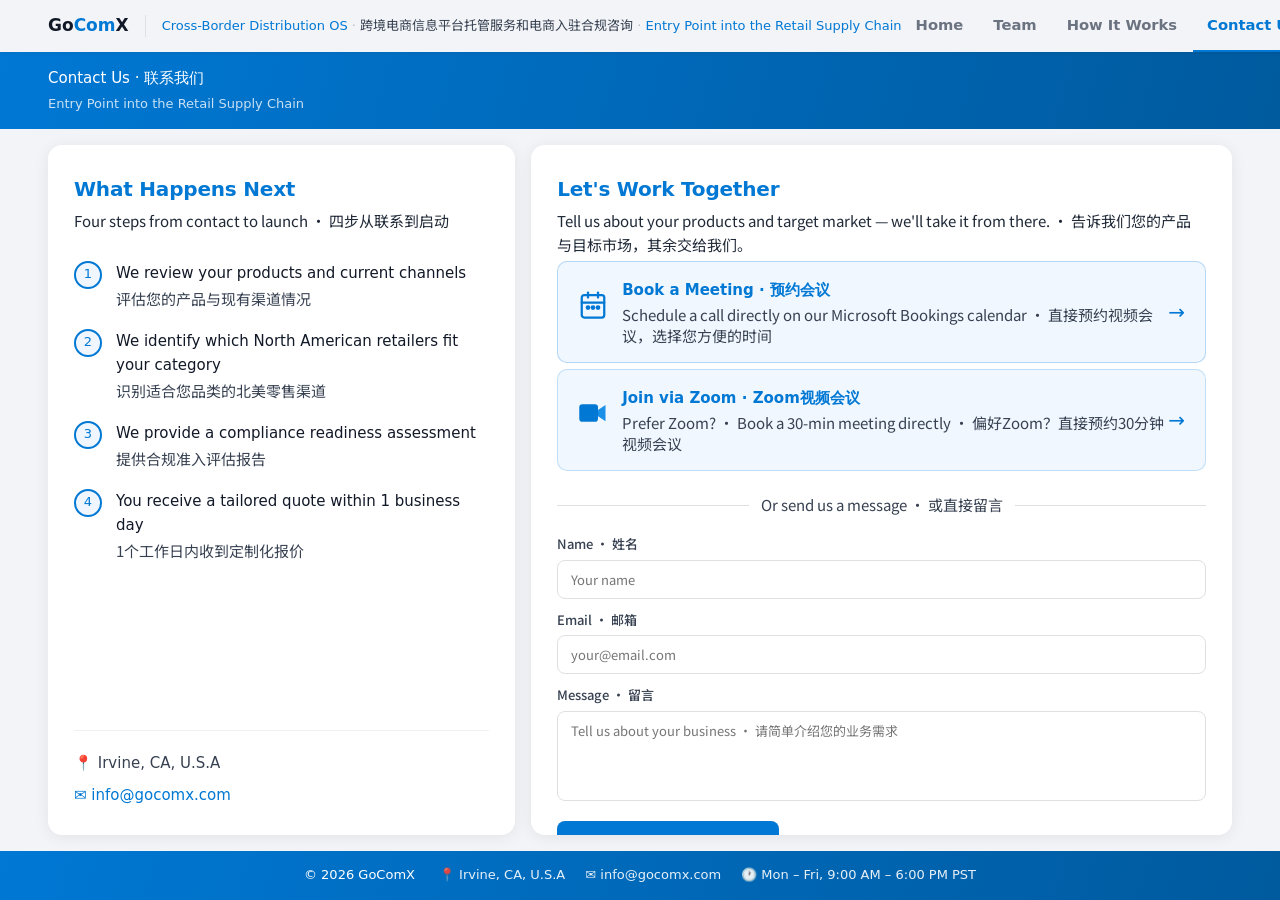
==== commit b8461947: "Add files via upload" ====
--- a/contact.html
+++ b/contact.html
@@ -27,7 +27,7 @@
 .nav-logo-img { height:44px; width:auto; display:block; }
 .nav-tagline { font-size:var(--fs-xs); font-weight:400; color:var(--muted2); border-left:1px solid #e0e0e0; padding-left:16px; white-space:nowrap; overflow:hidden; text-overflow:ellipsis; }
 .nt-en { color:var(--blue); font-size:var(--fs-xs); }
-.nt-zh { color:var(--muted); font-size:11px; font-family:var(--font-zh); }
+.nt-zh { color:var(--muted); font-size:var(--fs-xs); font-family:var(--font-zh); }
 .nt-sep { color:#bbb; font-size:var(--fs-xs); }
 .nav-links { display:flex; gap:2px; list-style:none; align-items:center; flex-shrink:0; }
 .nav-links a { font-size:0.92rem; font-family:var(--font); color:var(--muted2); text-decoration:none; padding:0 14px; height:52px; display:inline-flex; align-items:center; border-bottom:2px solid transparent; transition:color .15s,border-color .15s; font-weight:600; white-space:nowrap; }
@@ -201,7 +201,7 @@
   </ul>
 </nav>
 
-<div style="background:linear-gradient(105deg,#0078d4,#005a9e);padding:18px 48px;display:flex;align-items:center;justify-content:space-between;flex-shrink:0"><div><h1 style="font-size:var(--fs-md);font-weight:400;color:#fff;font-family:var(--font)">Contact Us · 联系我们</h1><p style="font-size:0.82rem;color:rgba(255,255,255,0.78);margin-top:4px">Entry Point into the Retail Supply Chain</p></div></div>
+<div style="background:linear-gradient(105deg,#0078d4,#005a9e);padding:14px 48px;display:flex;align-items:center;flex-shrink:0"><div><h1 style="font-size:var(--fs-md);font-weight:400;color:#fff;font-family:var(--font)">Contact Us · 联系我们</h1><p style="font-size:var(--fs-xs);color:rgba(255,255,255,0.78);margin-top:4px">Entry Point into the Retail Supply Chain</p></div></div>
 <div class="page-layout">
 
   <!-- PANEL LEFT: What happens next -->
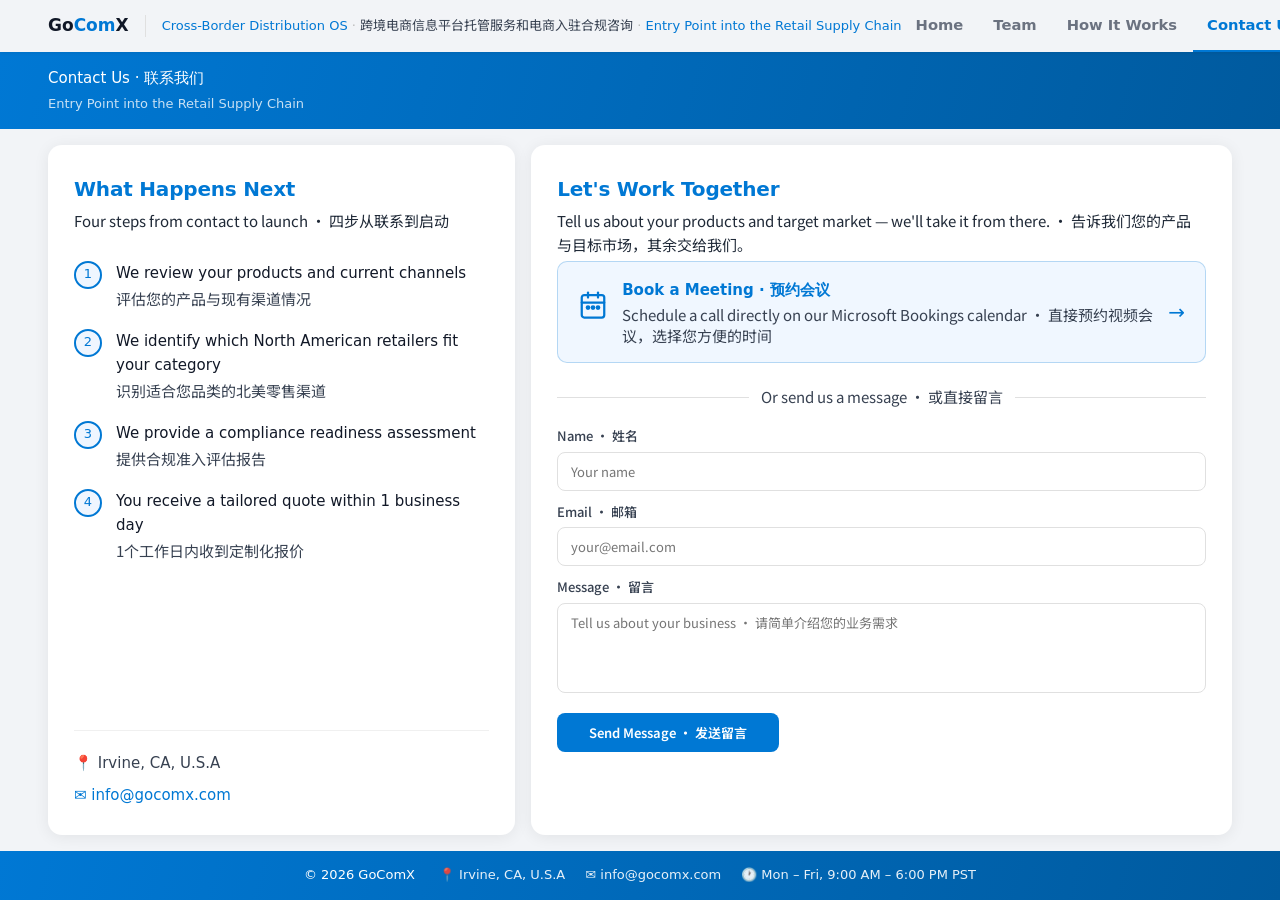
==== commit f3eb8004: "Add files via upload" ====
--- a/contact.html
+++ b/contact.html
@@ -270,23 +270,6 @@
         <div>
           <div class="book-title">Book a Meeting · 预约会议</div>
           <div class="book-sub">Schedule a call directly on our Microsoft Bookings calendar · 直接预约视频会议，选择您方便的时间</div>
-        </div>
-      </div>
-      <div class="book-arrow">→</div>
-    </a>
-
-    <!-- Zoom Meeting -->
-    <a href="https://scheduler.zoom.us/chloe-zeng-uiubyx/30-mins-with-gocomx" target="_blank" class="book-banner zoom" style="margin-bottom:6px;">
-      <div class="book-banner-left">
-        <div class="book-icon">
-          <svg width="30" height="30" viewBox="0 0 24 24" fill="none">
-            <rect x="1" y="5" width="15" height="14" rx="2.5" fill="#0078d4"/>
-            <path d="M16 9.5l6-4v13l-6-4V9.5z" fill="#1a90e8"/>
-          </svg>
-        </div>
-        <div>
-          <div class="book-title">Join via Zoom · Zoom视频会议</div>
-          <div class="book-sub">Prefer Zoom? · Book a 30-min meeting directly · 偏好Zoom？直接预约30分钟视频会议</div>
         </div>
       </div>
       <div class="book-arrow">→</div>
